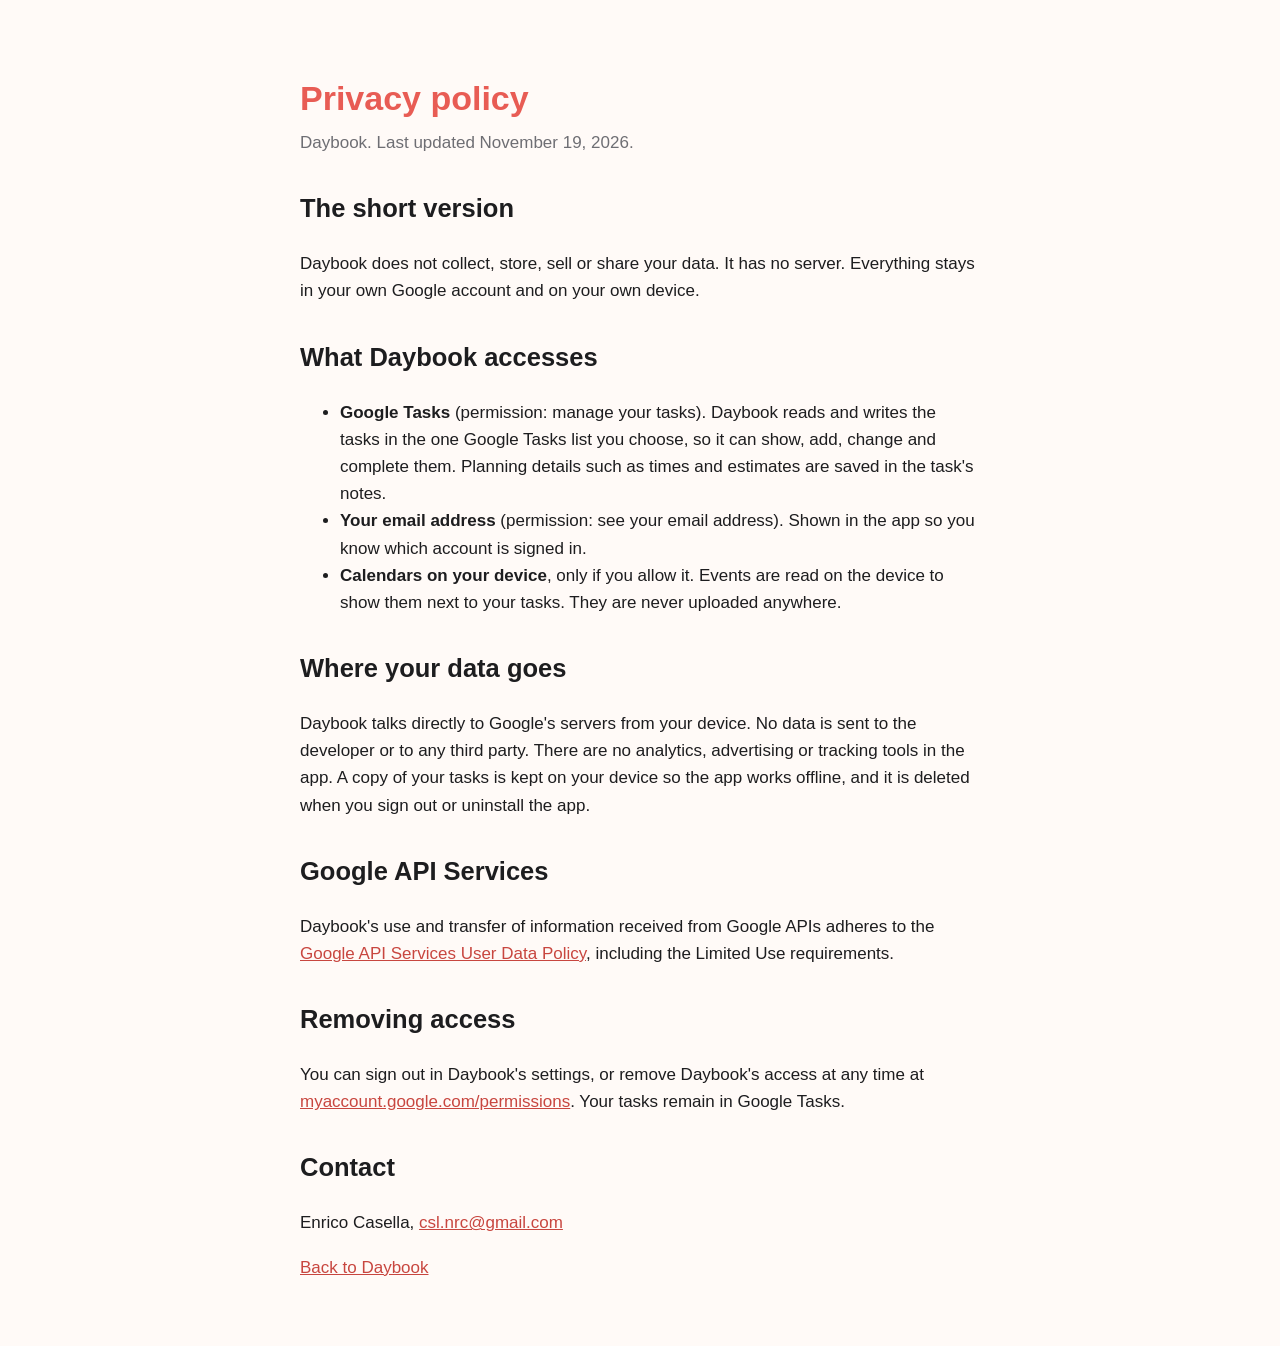
==== privacy.html @ f3860267 "Create privacy.html" ====
<!doctype html>
<html lang="en">
<head>
<meta charset="utf-8">
<meta name="viewport" content="width=device-width, initial-scale=1">
<title>Daybook privacy policy</title>
<link rel="stylesheet" href="style.css">
</head>
<body>
<h1>Privacy policy</h1>
<p class="sub">Daybook. Last updated November 19, 2026.</p>

<h2>The short version</h2>
<p>Daybook does not collect, store, sell or share your data. It has no server. Everything stays in your own Google account
and on your own device.</p>

<h2>What Daybook accesses</h2>
<ul>
<li><strong>Google Tasks</strong> (permission: manage your tasks). Daybook reads and writes the tasks in the one Google Tasks list
you choose, so it can show, add, change and complete them. Planning details such as times and estimates are saved in the task's notes.</li>
<li><strong>Your email address</strong> (permission: see your email address). Shown in the app so you know which account is signed in.</li>
<li><strong>Calendars on your device</strong>, only if you allow it. Events are read on the device to show them next to your tasks.
They are never uploaded anywhere.</li>
</ul>

<h2>Where your data goes</h2>
<p>Daybook talks directly to Google's servers from your device. No data is sent to the developer or to any third party.
There are no analytics, advertising or tracking tools in the app. A copy of your tasks is kept on your device so the app works offline,
and it is deleted when you sign out or uninstall the app.</p>

<h2>Google API Services</h2>
<p>Daybook's use and transfer of information received from Google APIs adheres to the
<a href="https://developers.google.com/terms/api-services-user-data-policy">Google API Services User Data Policy</a>,
including the Limited Use requirements.</p>

<h2>Removing access</h2>
<p>You can sign out in Daybook's settings, or remove Daybook's access at any time at
<a href="https://myaccount.google.com/permissions">myaccount.google.com/permissions</a>. Your tasks remain in Google Tasks.</p>

<h2>Contact</h2>
<p>Enrico Casella, <a href="mailto:csl.nrc@gmail.com">csl.nrc@gmail.com</a></p>

<p><a href="index.html">Back to Daybook</a></p>
</body>
</html>
---- style.css ----
body { font: 17px/1.6 -apple-system, BlinkMacSystemFont, "Segoe UI", Roboto, sans-serif; max-width: 680px; margin: 0 auto; padding: 48px 20px; color: #1d1d1f; background: #fffaf7; }
h1 { color: #e85c54; margin-bottom: 4px; }
h2 { margin-top: 32px; }
.sub { color: #6e6e73; margin-top: 0; }
a { color: #c8463f; }
footer { margin-top: 48px; color: #8e8e93; font-size: 14px; }
@media (prefers-color-scheme: dark) { body { color: #f2f2f7; background: #1c1c1e; } .sub, footer { color: #aeaeb2; } a { color: #ff8a80; } }
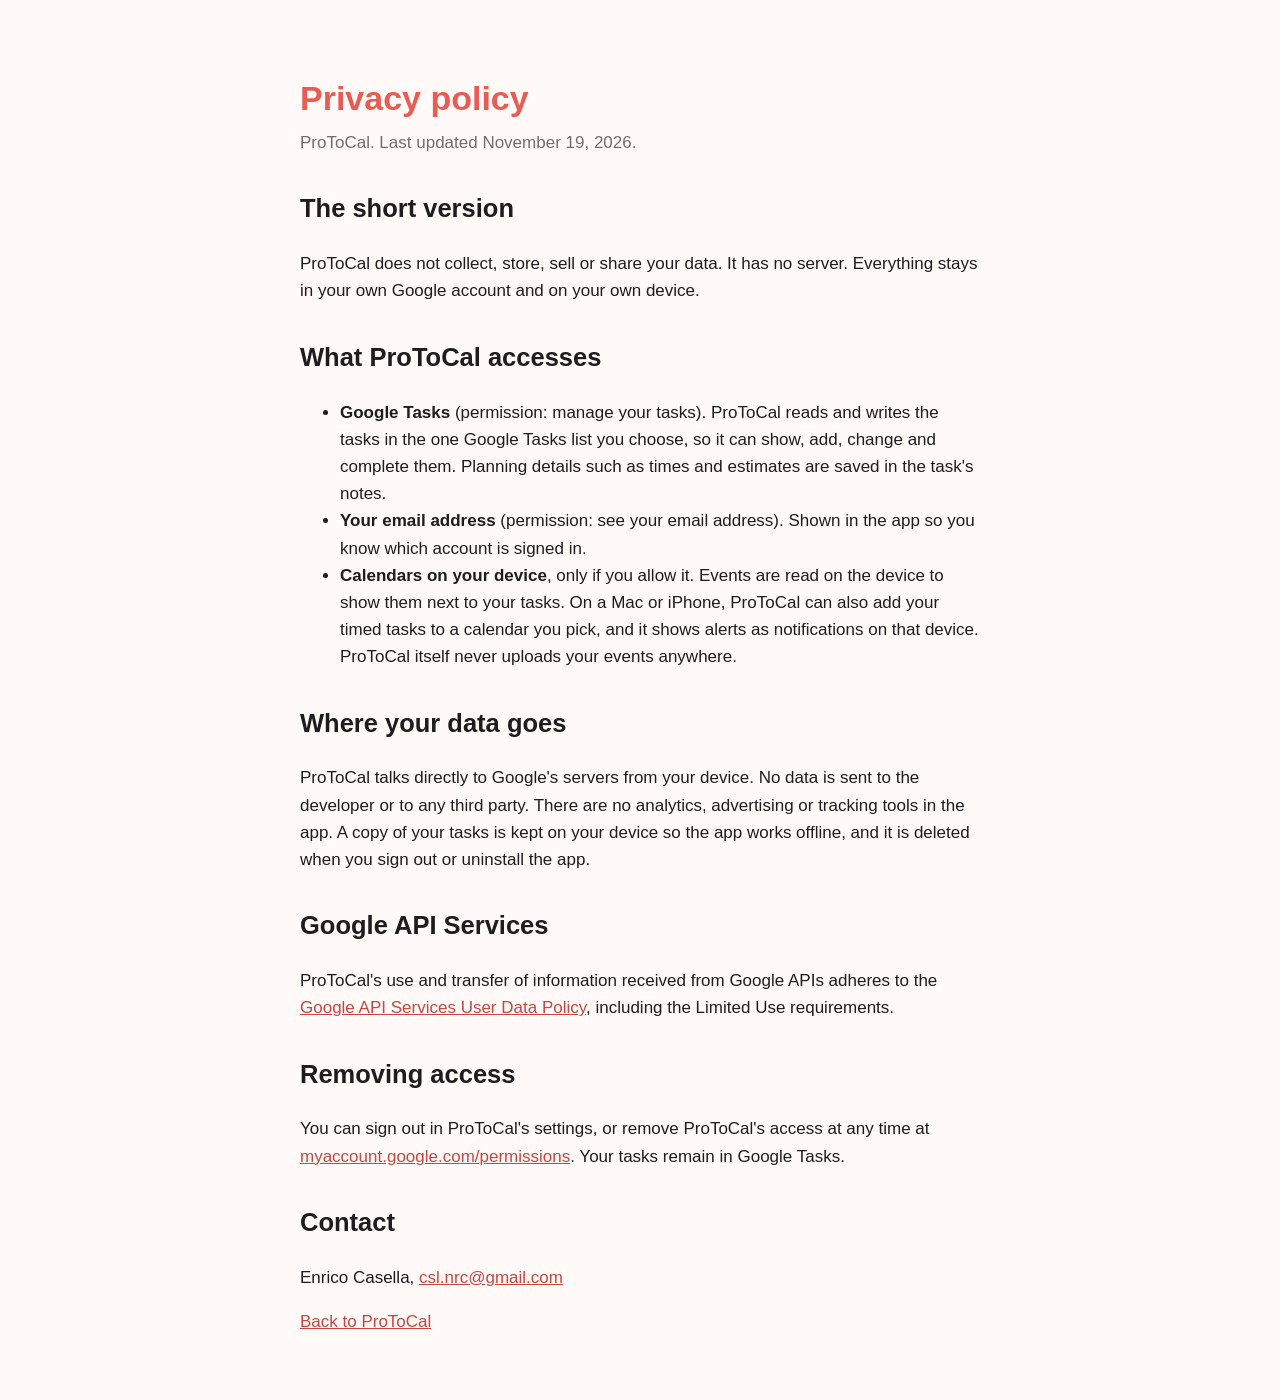
==== commit e4345ffe: "Update privacy.html" ====
--- a/privacy.html
+++ b/privacy.html
@@ -3,43 +3,42 @@
 <head>
 <meta charset="utf-8">
 <meta name="viewport" content="width=device-width, initial-scale=1">
-<title>Daybook privacy policy</title>
+<title>ProToCal privacy policy</title>
 <link rel="stylesheet" href="style.css">
 </head>
 <body>
 <h1>Privacy policy</h1>
-<p class="sub">Daybook. Last updated November 19, 2026.</p>
+<p class="sub">ProToCal. Last updated November 19, 2026.</p>
 
 <h2>The short version</h2>
-<p>Daybook does not collect, store, sell or share your data. It has no server. Everything stays in your own Google account
+<p>ProToCal does not collect, store, sell or share your data. It has no server. Everything stays in your own Google account
 and on your own device.</p>
 
-<h2>What Daybook accesses</h2>
+<h2>What ProToCal accesses</h2>
 <ul>
-<li><strong>Google Tasks</strong> (permission: manage your tasks). Daybook reads and writes the tasks in the one Google Tasks list
+<li><strong>Google Tasks</strong> (permission: manage your tasks). ProToCal reads and writes the tasks in the one Google Tasks list
 you choose, so it can show, add, change and complete them. Planning details such as times and estimates are saved in the task's notes.</li>
 <li><strong>Your email address</strong> (permission: see your email address). Shown in the app so you know which account is signed in.</li>
-<li><strong>Calendars on your device</strong>, only if you allow it. Events are read on the device to show them next to your tasks.
-They are never uploaded anywhere.</li>
+<li><strong>Calendars on your device</strong>, only if you allow it. Events are read on the device to show them next to your tasks. On a Mac or iPhone, ProToCal can also add your timed tasks to a calendar you pick, and it shows alerts as notifications on that device. ProToCal itself never uploads your events anywhere.</li>
 </ul>
 
 <h2>Where your data goes</h2>
-<p>Daybook talks directly to Google's servers from your device. No data is sent to the developer or to any third party.
+<p>ProToCal talks directly to Google's servers from your device. No data is sent to the developer or to any third party.
 There are no analytics, advertising or tracking tools in the app. A copy of your tasks is kept on your device so the app works offline,
 and it is deleted when you sign out or uninstall the app.</p>
 
 <h2>Google API Services</h2>
-<p>Daybook's use and transfer of information received from Google APIs adheres to the
+<p>ProToCal's use and transfer of information received from Google APIs adheres to the
 <a href="https://developers.google.com/terms/api-services-user-data-policy">Google API Services User Data Policy</a>,
 including the Limited Use requirements.</p>
 
 <h2>Removing access</h2>
-<p>You can sign out in Daybook's settings, or remove Daybook's access at any time at
+<p>You can sign out in ProToCal's settings, or remove ProToCal's access at any time at
 <a href="https://myaccount.google.com/permissions">myaccount.google.com/permissions</a>. Your tasks remain in Google Tasks.</p>
 
 <h2>Contact</h2>
 <p>Enrico Casella, <a href="mailto:csl.nrc@gmail.com">csl.nrc@gmail.com</a></p>
 
-<p><a href="index.html">Back to Daybook</a></p>
+<p><a href="index.html">Back to ProToCal</a></p>
 </body>
 </html>
